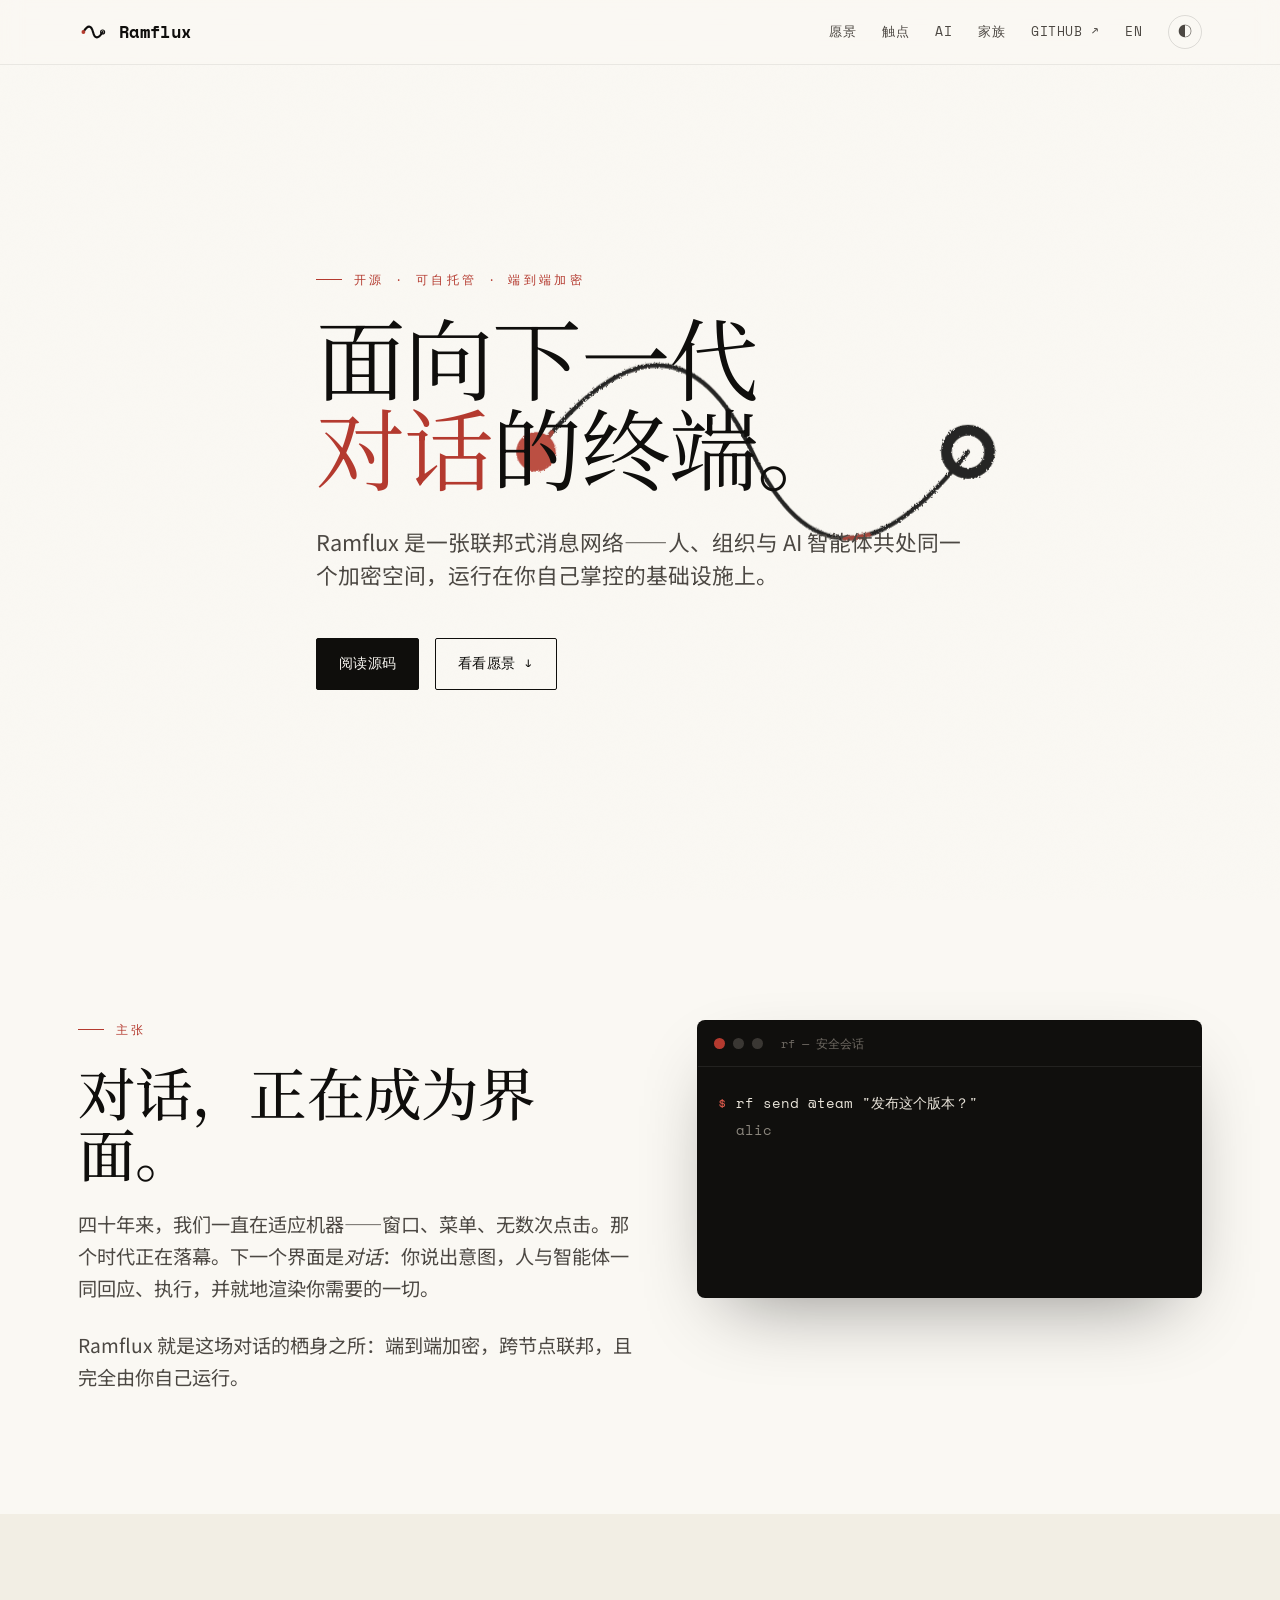
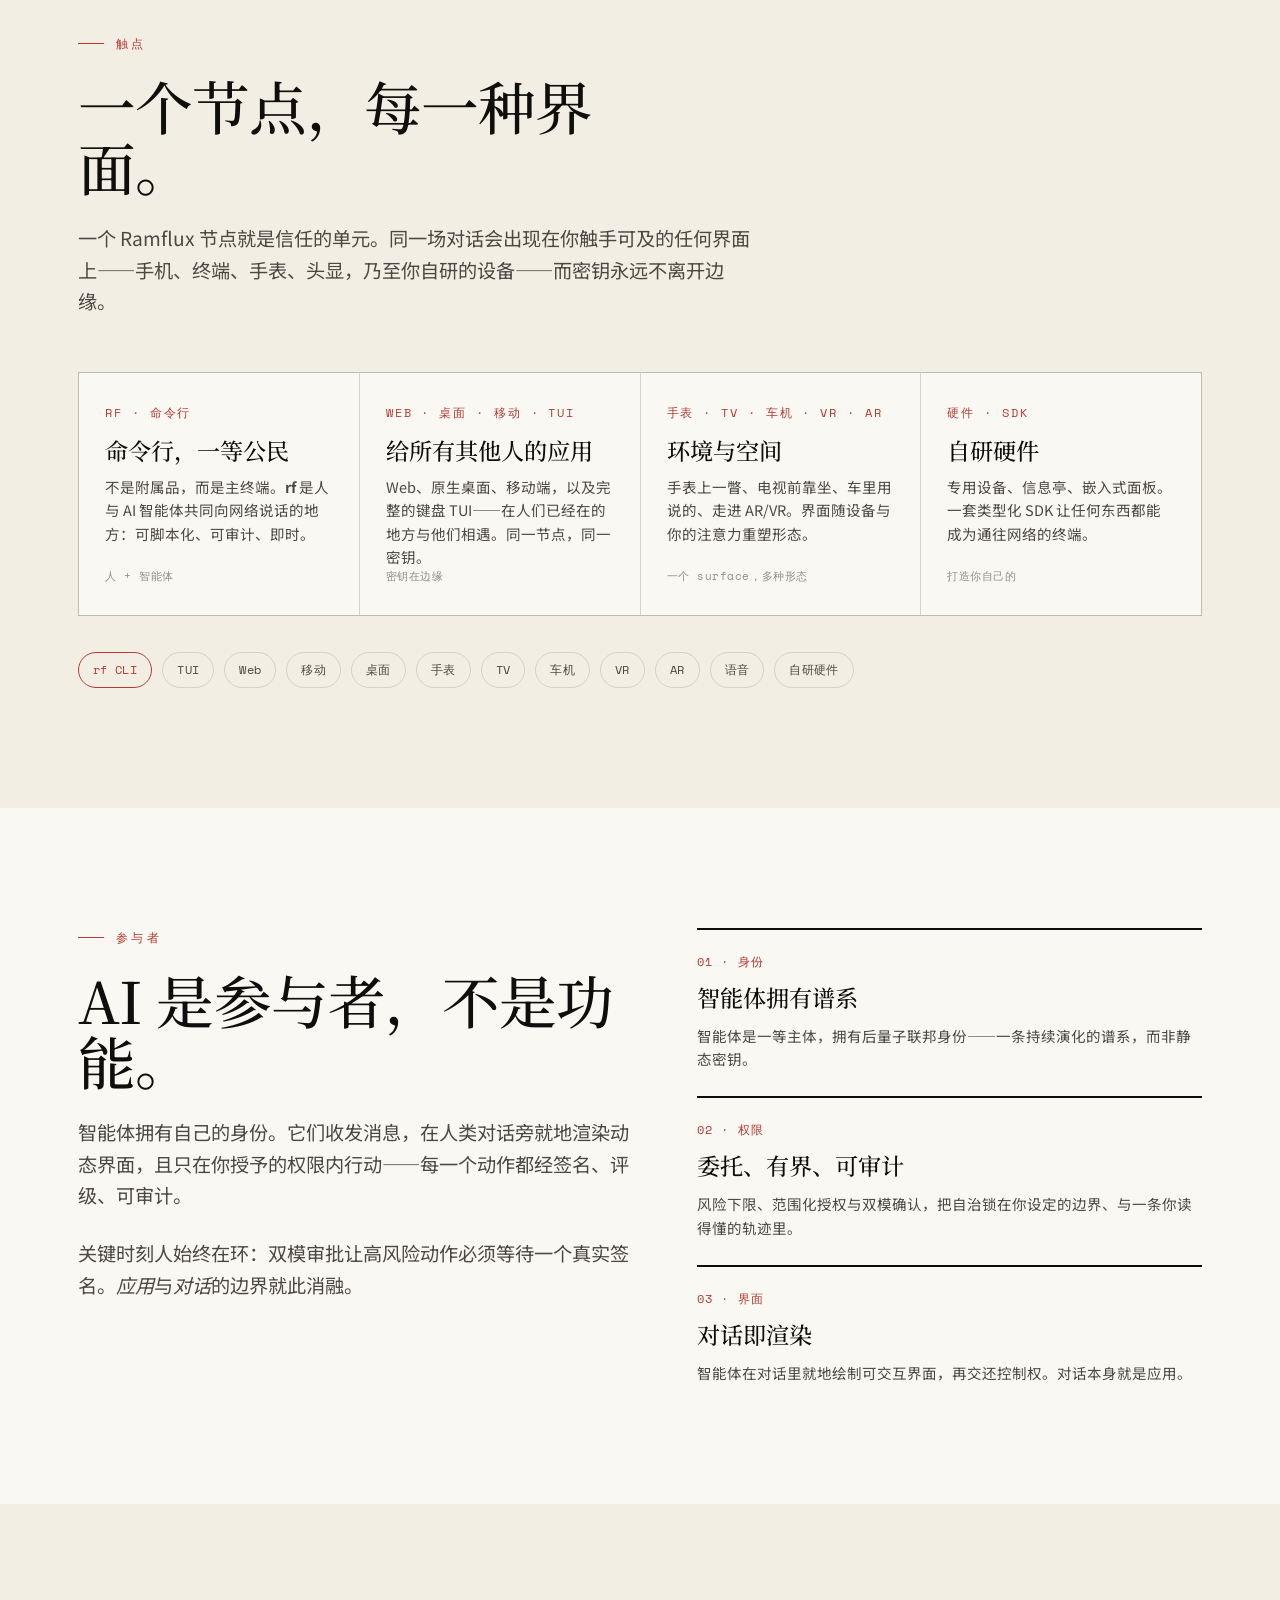
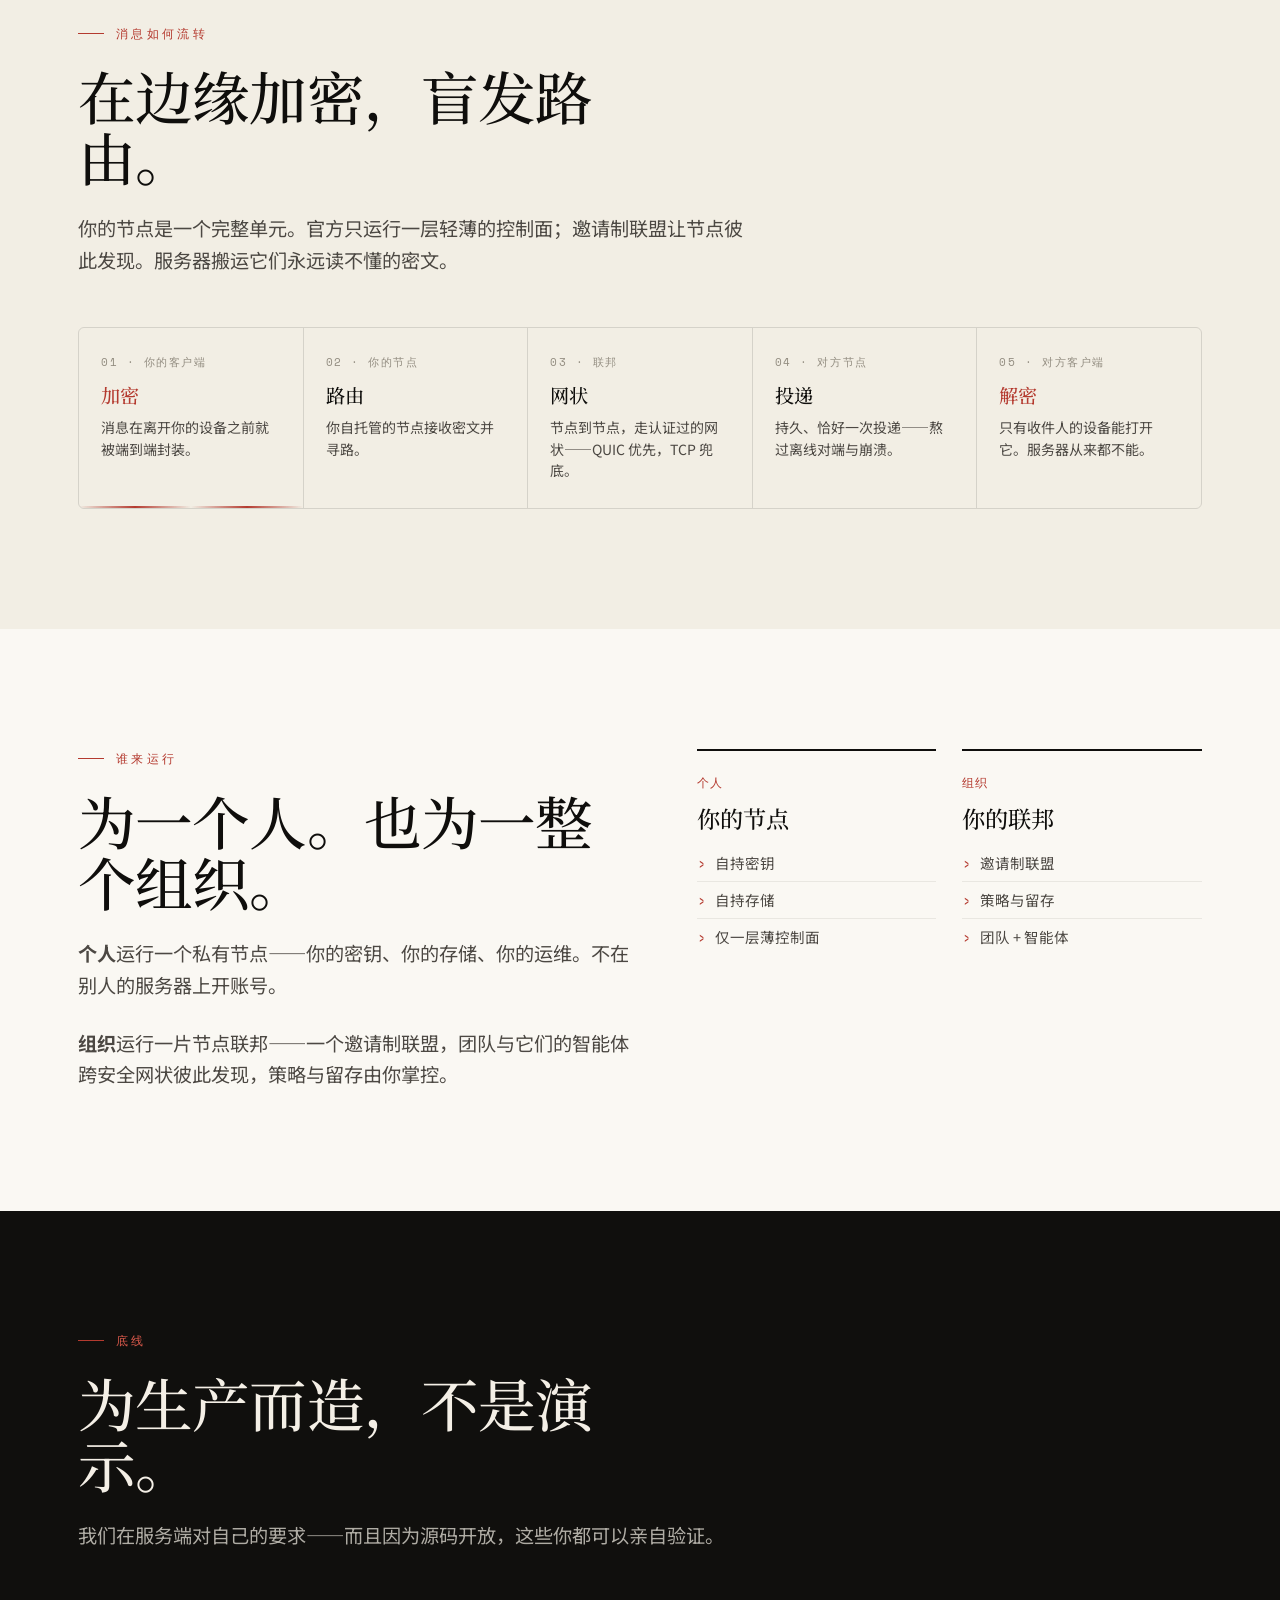
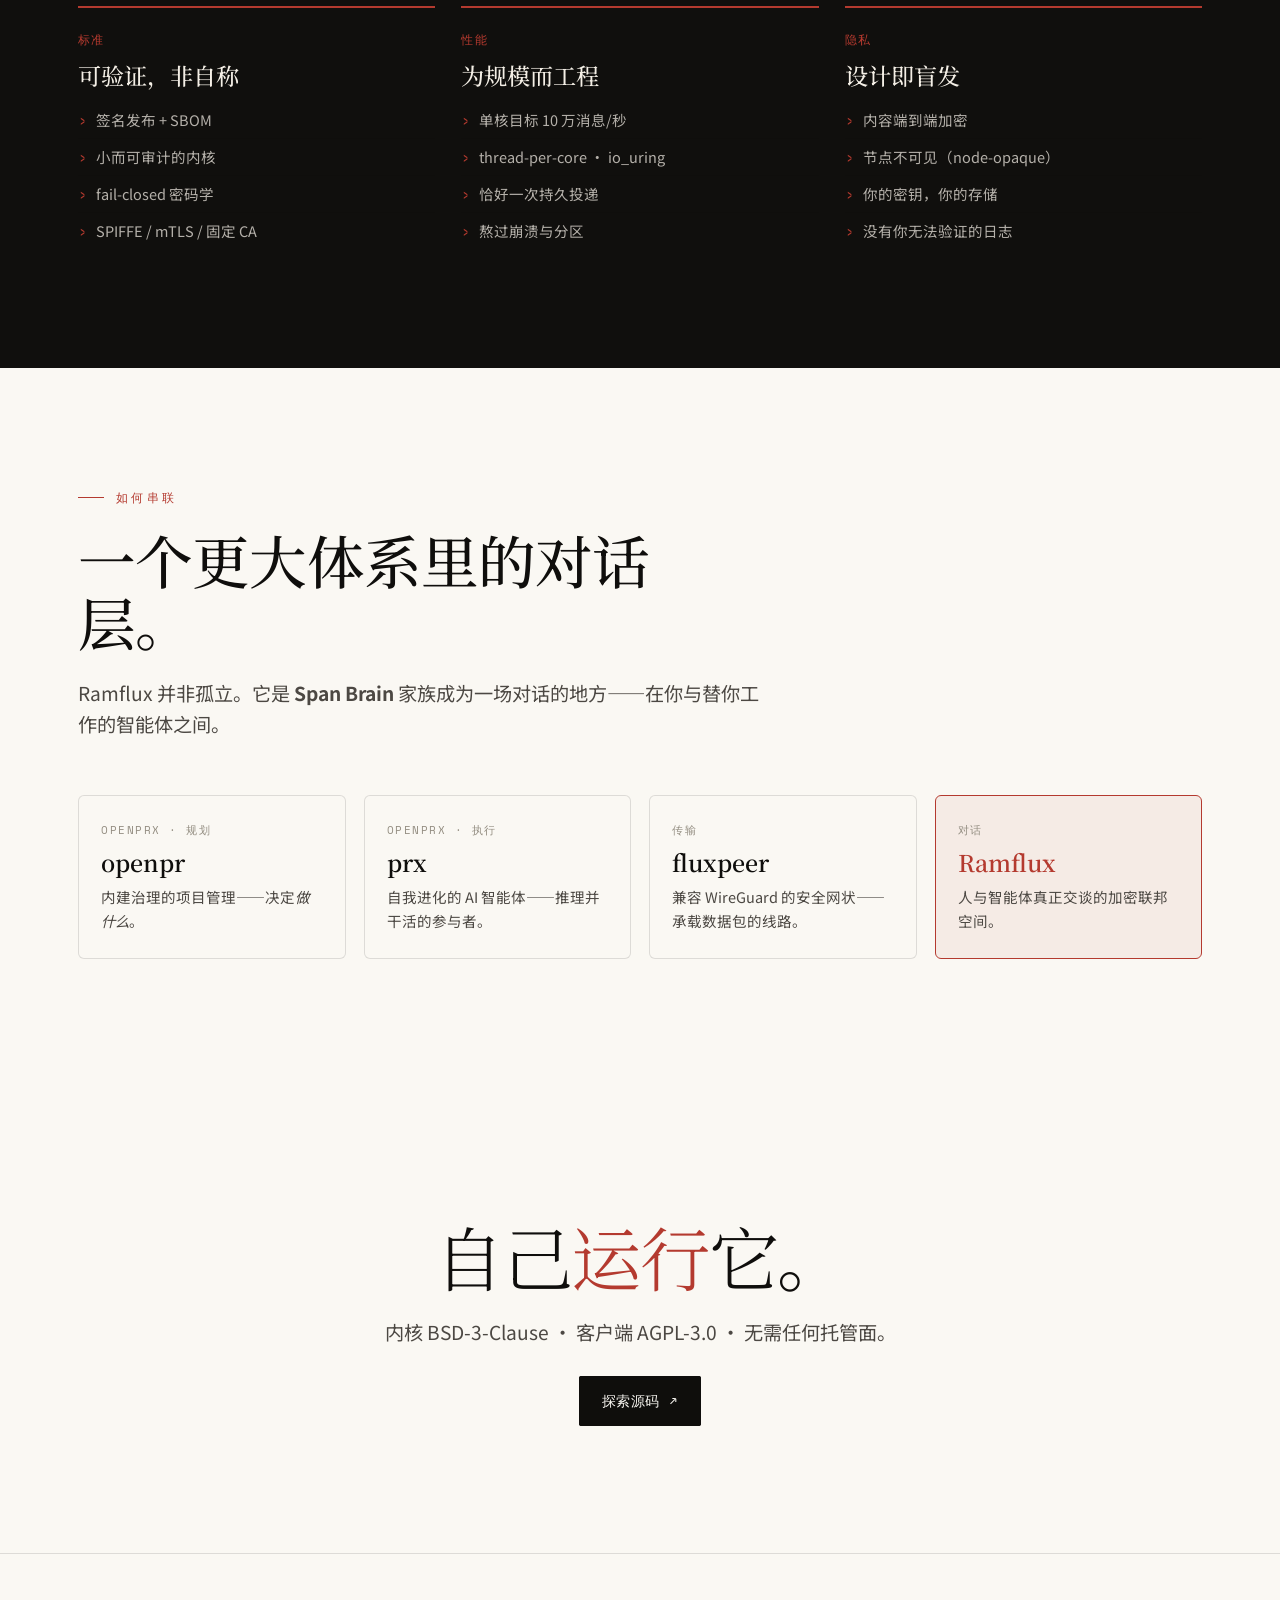
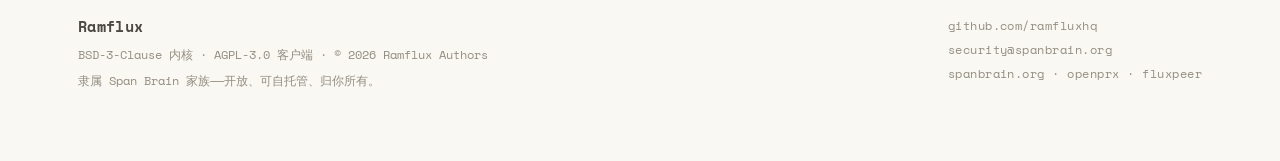
==== zh.html @ 3dd3e04f "Ramflux website — bilingual vision site" ====
<!doctype html>
<html lang="zh-CN" data-theme="light">
<head>
<meta charset="utf-8" />
<meta name="viewport" content="width=device-width, initial-scale=1" />
<script>document.documentElement.classList.add('js')</script>
<title>Ramflux — 面向下一代对话的终端</title>
<meta name="description" content="开源、可自托管、端到端加密的联邦式消息系统——人、组织与 AI 智能体共处同一个空间。" />
<meta name="theme-color" content="#b43a2f" />
<link rel="icon" type="image/svg+xml" href="favicon.svg" />
<link rel="preconnect" href="https://fonts.googleapis.com">
<link rel="preconnect" href="https://fonts.gstatic.com" crossorigin>
<link href="https://fonts.googleapis.com/css2?family=Noto+Serif+SC:wght@300;400;500;600;700&family=Noto+Sans+SC:wght@300;400;500;700&family=Space+Mono:wght@400;700&display=swap" rel="stylesheet">
<link rel="stylesheet" href="site.css">
<style>
:root{--serif:'Noto Serif SC',Georgia,serif;--sans:'Noto Sans SC',system-ui,sans-serif}
.hero h1 em,.big em,.final h2 em{font-style:normal}
.hero h1{font-weight:400}
h2.big{font-weight:500}
body{font-size:16.5px}
</style>
</head>
<body>

<svg width="0" height="0" style="position:absolute"><defs>
  <filter id="ink" x="-25%" y="-25%" width="150%" height="150%"><feTurbulence type="fractalNoise" baseFrequency="0.9" numOctaves="2" seed="5"/><feDisplacementMap in="SourceGraphic" scale="1.6"/></filter>
</defs></svg>

<header class="bar"><div class="wrap">
  <a class="brand" href="#top">
    <svg viewBox="0 0 100 100"><g filter="url(#ink)"><path d="M 18 50 C 32 26,44 26,50 50 C 56 74,68 74,82 50" fill="none" stroke="var(--fg)" stroke-width="7" stroke-linecap="round"/><circle cx="18" cy="50" r="6.4" fill="var(--vermilion)"/><circle cx="82" cy="50" r="6.6" fill="none" stroke="var(--fg)" stroke-width="4"/></g></svg>
    Ramflux
  </a>
  <nav class="navlinks">
    <a href="#vision">愿景</a>
    <a href="#terminals">触点</a>
    <a href="#ai">AI</a>
    <a href="#family">家族</a>
    <a class="ghub" href="https://github.com/ramfluxhq" target="_blank" rel="noopener">GitHub ↗</a>
    <a class="lang" href="index.html" title="English">EN</a>
    <button class="tbtn" id="themeBtn" aria-label="切换主题">◐</button>
  </nav>
</div></header>

<a id="top"></a>
<section class="hero"><div class="wrap">
  <div class="fluxwrap">
    <svg viewBox="0 0 300 200" width="100%">
      <g filter="url(#ink)">
        <path class="flux-path" pathLength="1" d="M 30 100 C 80 36,120 36,150 100 C 180 164,220 164,270 100"/>
        <path class="flux-flow" d="M 30 100 C 80 36,120 36,150 100 C 180 164,220 164,270 100"/>
        <circle class="seal" cx="30" cy="100" r="11" fill="var(--vermilion)"/>
        <circle cx="270" cy="100" r="12" fill="none" stroke="var(--fg)" stroke-width="6"/>
      </g>
    </svg>
  </div>
  <div class="eyebrow">开源 · 可自托管 · 端到端加密</div>
  <h1>面向下一代<br><em>对话</em>的终端。</h1>
  <p class="sub">Ramflux 是一张联邦式消息网络——人、组织与 AI 智能体共处同一个加密空间，运行在你自己掌控的基础设施上。</p>
  <div class="cta">
    <a class="btn" href="https://github.com/ramfluxhq" target="_blank" rel="noopener">阅读源码</a>
    <a class="btn ghost" href="#vision">看看愿景 ↓</a>
  </div>
</div></section>

<section id="vision"><div class="wrap grid2">
  <div class="reveal">
    <div class="eyebrow">主张</div>
    <h2 class="big">对话，正在成为界面。</h2>
    <p class="lead">四十年来，我们一直在适应机器——窗口、菜单、无数次点击。那个时代正在落幕。下一个界面是<em>对话</em>：你说出意图，人与智能体一同回应、执行，并就地渲染你需要的一切。</p>
    <p class="lead">Ramflux 就是这场对话的栖身之所：端到端加密，跨节点联邦，且完全由你自己运行。</p>
  </div>
  <div class="reveal term" id="termDemo">
    <div class="tt"><i class="r"></i><i></i><i></i><span>rf — 安全会话</span></div>
    <div class="body" id="termBody"></div>
  </div>
</div></section>

<section id="terminals" style="background:var(--paper-soft)"><div class="wrap">
  <div class="reveal">
    <div class="eyebrow">触点</div>
    <h2 class="big">一个节点，每一种界面。</h2>
    <p class="lead">一个 Ramflux 节点就是信任的单元。同一场对话会出现在你触手可及的任何界面上——手机、终端、手表、头显，乃至你自研的设备——而密钥永远不离开边缘。</p>
  </div>
  <div class="cards reveal">
    <div class="card"><div class="k">rf · 命令行</div><h3>命令行，一等公民</h3><p>不是附属品，而是主终端。<b>rf</b> 是人与 AI 智能体共同向网络说话的地方：可脚本化、可审计、即时。</p><div class="tag">人 + 智能体</div></div>
    <div class="card"><div class="k">web · 桌面 · 移动 · tui</div><h3>给所有其他人的应用</h3><p>Web、原生桌面、移动端，以及完整的键盘 TUI——在人们已经在的地方与他们相遇。同一节点，同一密钥。</p><div class="tag">密钥在边缘</div></div>
    <div class="card"><div class="k">手表 · tv · 车机 · vr · ar</div><h3>环境与空间</h3><p>手表上一瞥、电视前靠坐、车里用说的、走进 AR/VR。界面随设备与你的注意力重塑形态。</p><div class="tag">一个 surface，多种形态</div></div>
    <div class="card"><div class="k">硬件 · sdk</div><h3>自研硬件</h3><p>专用设备、信息亭、嵌入式面板。一套类型化 SDK 让任何东西都能成为通往网络的终端。</p><div class="tag">打造你自己的</div></div>
  </div>
  <div class="spectrum reveal">
    <span class="hot">rf CLI</span><span>TUI</span><span>Web</span><span>移动</span><span>桌面</span><span>手表</span><span>TV</span><span>车机</span><span>VR</span><span>AR</span><span>语音</span><span>自研硬件</span>
  </div>
</div></section>

<section id="ai"><div class="wrap grid2">
  <div class="reveal">
    <div class="eyebrow">参与者</div>
    <h2 class="big">AI 是参与者，不是功能。</h2>
    <p class="lead">智能体拥有自己的身份。它们收发消息，在人类对话旁就地渲染动态界面，且只在你授予的权限内行动——每一个动作都经签名、评级、可审计。</p>
    <p class="lead">关键时刻人始终在环：双模审批让高风险动作必须等待一个真实签名。<em>应用</em>与<em>对话</em>的边界就此消融。</p>
  </div>
  <div class="reveal">
    <div class="std" style="margin-top:0;grid-template-columns:1fr">
      <div class="s"><div class="num">01 · 身份</div><h4>智能体拥有谱系</h4><p style="font-size:14.5px;color:var(--ink-mute)">智能体是一等主体，拥有后量子联邦身份——一条持续演化的谱系，而非静态密钥。</p></div>
      <div class="s"><div class="num">02 · 权限</div><h4>委托、有界、可审计</h4><p style="font-size:14.5px;color:var(--ink-mute)">风险下限、范围化授权与双模确认，把自治锁在你设定的边界、与一条你读得懂的轨迹里。</p></div>
      <div class="s"><div class="num">03 · 界面</div><h4>对话即渲染</h4><p style="font-size:14.5px;color:var(--ink-mute)">智能体在对话里就地绘制可交互界面，再交还控制权。对话本身就是应用。</p></div>
    </div>
  </div>
</div></section>

<section style="background:var(--paper-soft)"><div class="wrap">
  <div class="reveal">
    <div class="eyebrow">消息如何流转</div>
    <h2 class="big">在边缘加密，盲发路由。</h2>
    <p class="lead">你的节点是一个完整单元。官方只运行一层轻薄的控制面；邀请制联盟让节点彼此发现。服务器搬运它们永远读不懂的密文。</p>
  </div>
  <div class="flow reveal">
    <div class="node enc"><div class="n">01 · 你的客户端</div><strong>加密</strong><p>消息在离开你的设备之前就被端到端封装。</p><div class="pulse"></div></div>
    <div class="node"><div class="n">02 · 你的节点</div><strong>路由</strong><p>你自托管的节点接收密文并寻路。</p></div>
    <div class="node"><div class="n">03 · 联邦</div><strong>网状</strong><p>节点到节点，走认证过的网状——QUIC 优先，TCP 兜底。</p></div>
    <div class="node"><div class="n">04 · 对方节点</div><strong>投递</strong><p>持久、恰好一次投递——熬过离线对端与崩溃。</p></div>
    <div class="node dec"><div class="n">05 · 对方客户端</div><strong>解密</strong><p>只有收件人的设备能打开它。服务器从来都不能。</p></div>
  </div>
</div></section>

<section><div class="wrap grid2">
  <div class="reveal">
    <div class="eyebrow">谁来运行</div>
    <h2 class="big">为一个人。也为一整个组织。</h2>
    <p class="lead"><b>个人</b>运行一个私有节点——你的密钥、你的存储、你的运维。不在别人的服务器上开账号。</p>
    <p class="lead"><b>组织</b>运行一片节点联邦——一个邀请制联盟，团队与它们的智能体跨安全网状彼此发现，策略与留存由你掌控。</p>
  </div>
  <div class="reveal">
    <div class="std" style="margin-top:0;grid-template-columns:1fr 1fr">
      <div class="s"><div class="num">个人</div><h4>你的节点</h4><ul><li>自持密钥</li><li>自持存储</li><li>仅一层薄控制面</li></ul></div>
      <div class="s"><div class="num">组织</div><h4>你的联邦</h4><ul><li>邀请制联盟</li><li>策略与留存</li><li>团队 + 智能体</li></ul></div>
    </div>
  </div>
</div></section>

<section id="standards" style="background:#100f0d;color:#f4efe6"><div class="wrap">
  <div class="reveal">
    <div class="eyebrow" style="color:var(--vermilion-bright)">底线</div>
    <h2 class="big" style="color:#f4efe6">为生产而造，不是演示。</h2>
    <p class="lead" style="color:rgba(244,239,230,.7)">我们在服务端对自己的要求——而且因为源码开放，这些你都可以亲自验证。</p>
  </div>
  <div class="std reveal">
    <div class="s" style="border-color:var(--vermilion)"><div class="num">标准</div><h4 style="color:#f4efe6">可验证，非自称</h4><ul style="color:rgba(244,239,230,.72)"><li>签名发布 + SBOM</li><li>小而可审计的内核</li><li>fail-closed 密码学</li><li>SPIFFE / mTLS / 固定 CA</li></ul></div>
    <div class="s" style="border-color:var(--vermilion)"><div class="num">性能</div><h4 style="color:#f4efe6">为规模而工程</h4><ul style="color:rgba(244,239,230,.72)"><li>单核目标 10 万消息/秒</li><li>thread-per-core · io_uring</li><li>恰好一次持久投递</li><li>熬过崩溃与分区</li></ul></div>
    <div class="s" style="border-color:var(--vermilion)"><div class="num">隐私</div><h4 style="color:#f4efe6">设计即盲发</h4><ul style="color:rgba(244,239,230,.72)"><li>内容端到端加密</li><li>节点不可见（node-opaque）</li><li>你的密钥，你的存储</li><li>没有你无法验证的日志</li></ul></div>
  </div>
</div></section>

<section id="family"><div class="wrap">
  <div class="reveal">
    <div class="eyebrow">如何串联</div>
    <h2 class="big">一个更大体系里的对话层。</h2>
    <p class="lead">Ramflux 并非孤立。它是 <b>Span Brain</b> 家族成为一场对话的地方——在你与替你工作的智能体之间。</p>
  </div>
  <div class="fam reveal">
    <div class="f"><div class="role">openprx · 规划</div><h4>openpr</h4><p>内建治理的项目管理——决定<em>做什么</em>。</p></div>
    <div class="f"><div class="role">openprx · 执行</div><h4>prx</h4><p>自我进化的 AI 智能体——推理并干活的参与者。</p></div>
    <div class="f"><div class="role">传输</div><h4>fluxpeer</h4><p>兼容 WireGuard 的安全网状——承载数据包的线路。</p></div>
    <div class="f me"><div class="role">对话</div><h4>Ramflux</h4><p>人与智能体真正交谈的加密联邦空间。</p></div>
  </div>
</div></section>

<section class="final"><div class="wrap">
  <div class="reveal">
    <h2>自己<em>运行</em>它。</h2>
    <p class="lead" style="margin:24px auto 0;text-align:center">内核 BSD-3-Clause · 客户端 AGPL-3.0 · 无需任何托管面。</p>
    <div class="cta" style="justify-content:center;margin-top:38px"><a class="btn" href="https://github.com/ramfluxhq" target="_blank" rel="noopener">探索源码 ↗</a></div>
  </div>
</div></section>

<footer><div class="wrap">
  <div>
    <div class="brand" style="font-size:15px">Ramflux</div>
    <div class="lic">BSD-3-Clause 内核 · AGPL-3.0 客户端 · © 2026 Ramflux Authors</div>
    <div class="lic">隶属 Span Brain 家族——开放、可自托管、归你所有。</div>
  </div>
  <div class="mono">
    <a href="https://github.com/ramfluxhq" target="_blank" rel="noopener">github.com/ramfluxhq</a><br>
    <a href="mailto:security@spanbrain.org">security@spanbrain.org</a><br>
    <a href="https://spanbrain.org" target="_blank" rel="noopener">spanbrain.org</a> · <a href="https://openprx.dev" target="_blank" rel="noopener">openprx</a> · <a href="https://fluxpeer.org" target="_blank" rel="noopener">fluxpeer</a>
  </div>
</div></footer>

<script>
const root=document.documentElement, tb=document.getElementById('themeBtn');
const saved=localStorage.getItem('rf-theme');
if(saved) root.dataset.theme=saved;
else if(matchMedia('(prefers-color-scheme:dark)').matches) root.dataset.theme='dark';
tb.onclick=()=>{const n=root.dataset.theme==='dark'?'light':'dark';root.dataset.theme=n;localStorage.setItem('rf-theme',n)};

const io=new IntersectionObserver(es=>es.forEach(e=>{if(e.isIntersecting){e.target.classList.add('in');io.unobserve(e.target)}}),{threshold:.16});
document.querySelectorAll('.reveal').forEach(el=>io.observe(el));

const lines=[
  {c:'p',t:'$ '},{c:'',t:'rf send @team "发布这个版本？"\n'},
  {c:'who',t:'  alice  '},{c:'',t:'没问题，发吧\n'},
  {c:'ai',t:'  ∆ planner  '},{c:'',t:'正在从 openpr 起草发布说明…\n'},
  {c:'ai',t:'  ∆ planner  '},{c:'',t:'[ 批准发布 ? ]  '},{c:'ok',t:'等待签名\n'},
  {c:'p',t:'$ '},{c:'',t:'rf approve --sign\n'},
  {c:'ok',t:'  ✓ 已批准 · 已签名 · 已审计\n'},
];
const body=document.getElementById('termBody');
let li=0,ci=0,curSpan=null;
function type(){
  if(li>=lines.length){setTimeout(()=>{body.innerHTML='';li=0;ci=0;curSpan=null;type();},4200);return;}
  const seg=lines[li];
  if(ci===0){curSpan=document.createElement('span');curSpan.className='ln '+seg.c;body.appendChild(curSpan);}
  curSpan.textContent=seg.t.slice(0,ci+1);
  const justNL=seg.t[ci]==='\n';
  ci++;
  if(ci>=seg.t.length){li++;ci=0;}
  const speed=seg.c==='p'?55:36;
  setTimeout(type, justNL?240:speed);
}
const tObs=new IntersectionObserver(es=>es.forEach(e=>{if(e.isIntersecting){type();tObs.disconnect()}}),{threshold:.4});
tObs.observe(document.getElementById('termDemo'));
</script>
</body>
</html>
---- site.css ----
:root{
  --paper:#faf8f3; --paper-soft:#f2eee4; --paper-deep:#ece6d8;
  --ink:#0f0e0c; --ink-mute:#4c4843; --ink-faint:#938d81;
  --vermilion:#b43a2f; --vermilion-bright:#d9594b; --seal:#8c2f2a;
  --line:rgba(15,14,12,.12); --line-soft:rgba(15,14,12,.07);
  --bg:var(--paper); --fg:var(--ink);
  --mono:'Space Mono',ui-monospace,monospace;
  --serif:'Fraunces',Georgia,serif;
  --sans:'Hanken Grotesk',system-ui,sans-serif;
  --maxw:1180px;
}
[data-theme="dark"]{
  --paper:#0e0d0c; --paper-soft:#151311; --paper-deep:#1c1916;
  --ink:#f4efe6; --ink-mute:#aaa295; --ink-faint:#6f685d;
  --vermilion:#e0675a; --vermilion-bright:#ef8576; --seal:#c2554a;
  --line:rgba(244,239,230,.14); --line-soft:rgba(244,239,230,.07);
}
*{box-sizing:border-box;margin:0;padding:0}
html{scroll-behavior:smooth}
body{
  background:var(--bg); color:var(--fg);
  font-family:var(--sans); font-size:17px; line-height:1.6;
  -webkit-font-smoothing:antialiased; overflow-x:hidden;
  transition:background .5s ease,color .5s ease;
}
/* paper grain */
body::before{
  content:""; position:fixed; inset:0; z-index:1; pointer-events:none;
  background-image:url("data:image/svg+xml,%3Csvg xmlns='http://www.w3.org/2000/svg' width='200' height='200'%3E%3Cfilter id='n'%3E%3CfeTurbulence type='fractalNoise' baseFrequency='0.8' numOctaves='2'/%3E%3C/filter%3E%3Crect width='100%25' height='100%25' filter='url(%23n)' opacity='0.4'/%3E%3C/svg%3E");
  opacity:.035; mix-blend-mode:multiply;
}
[data-theme="dark"] body::before{mix-blend-mode:screen;opacity:.05}
.wrap{max-width:var(--maxw);margin:0 auto;padding:0 28px;position:relative;z-index:2}
a{color:inherit;text-decoration:none}
::selection{background:var(--vermilion);color:var(--paper)}

/* ---------- top bar ---------- */
header.bar{position:fixed;top:0;left:0;right:0;z-index:50;
  backdrop-filter:blur(10px);background:color-mix(in srgb,var(--bg) 78%,transparent);
  border-bottom:1px solid var(--line-soft)}
.bar .wrap{display:flex;align-items:center;justify-content:space-between;height:64px}
.brand{display:flex;align-items:center;gap:11px;font-family:var(--mono);font-weight:700;letter-spacing:.02em}
.brand svg{width:30px;height:30px;display:block}
.navlinks{display:flex;gap:26px;align-items:center;font-family:var(--mono);font-size:12.5px;letter-spacing:.04em;text-transform:uppercase}
.navlinks a{color:var(--ink-mute);transition:color .2s}
.navlinks a:hover{color:var(--vermilion)}
.tbtn{cursor:pointer;border:1px solid var(--line);background:transparent;color:var(--ink-mute);
  width:34px;height:34px;border-radius:50%;display:grid;place-items:center;font-size:14px;transition:.2s}
.tbtn:hover{border-color:var(--vermilion);color:var(--vermilion)}
@media(max-width:720px){.navlinks a:not(.ghub):not(.lang){display:none}.navlinks{gap:18px}}

/* ---------- shared section ---------- */
section{padding:120px 0;position:relative}
.eyebrow{font-family:var(--mono);font-size:12px;letter-spacing:.28em;text-transform:uppercase;color:var(--vermilion);margin-bottom:22px;display:flex;align-items:center;gap:12px}
.eyebrow::before{content:"";width:26px;height:1px;background:var(--vermilion);display:inline-block}
h2.big{font-family:var(--serif);font-weight:400;font-size:clamp(2.1rem,4.6vw,3.6rem);line-height:1.06;letter-spacing:-.015em;max-width:18ch}
.lead{font-size:clamp(1.05rem,1.5vw,1.28rem);color:var(--ink-mute);max-width:62ch;margin-top:26px;line-height:1.65}
.reveal{transition:opacity .9s cubic-bezier(.2,.7,.2,1),transform .9s cubic-bezier(.2,.7,.2,1)}
html.js .reveal{opacity:0;transform:translateY(26px)}
html.js .reveal.in{opacity:1;transform:none}

/* ---------- hero ---------- */
.hero{padding:150px 0 90px;min-height:100vh;display:flex;flex-direction:column;justify-content:center;position:relative}
.hero .eyebrow{justify-content:flex-start}
.hero .eyebrow,.hero h1,.hero .sub,.hero .cta{position:relative;z-index:2}
.hero h1{font-family:var(--serif);font-weight:300;font-size:clamp(2.6rem,7vw,5.6rem);line-height:1.0;letter-spacing:-.02em;max-width:15ch}
.hero h1 em{font-style:italic;color:var(--vermilion)}
.hero .sub{font-size:clamp(1.1rem,1.7vw,1.4rem);color:var(--ink-mute);max-width:54ch;margin-top:34px;line-height:1.55}
.hero .cta{margin-top:46px;display:flex;gap:16px;flex-wrap:wrap;align-items:center}
.btn{font-family:var(--mono);font-size:13.5px;letter-spacing:.02em;padding:14px 22px;border-radius:2px;border:1px solid var(--ink);background:var(--ink);color:var(--paper);transition:.25s;cursor:pointer}
.btn:hover{background:var(--vermilion);border-color:var(--vermilion);color:#fff;transform:translateY(-2px)}
.btn.ghost{background:transparent;color:var(--fg)}
.btn.ghost:hover{background:transparent;color:var(--vermilion);border-color:var(--vermilion)}
.fluxwrap{position:absolute;right:-30px;top:44%;transform:translateY(-50%);width:min(44vw,540px);opacity:.9;pointer-events:none;z-index:1}
@media(max-width:900px){.fluxwrap{position:relative;right:auto;top:auto;transform:none;width:260px;margin:40px 0 0;opacity:.85}.hero{min-height:auto;padding-top:120px}}
.flux-path{fill:none;stroke:var(--ink);stroke-width:2.4;stroke-linecap:round;stroke-dasharray:1;stroke-dashoffset:1;animation:draw 2.6s ease forwards .3s}
@keyframes draw{to{stroke-dashoffset:0}}
.flux-flow{fill:none;stroke:var(--vermilion);stroke-width:2.4;stroke-linecap:round;stroke-dasharray:14 220;opacity:.0;animation:flow 4s linear 2.6s infinite, fadein .8s ease 2.6s forwards}
@keyframes flow{to{stroke-dashoffset:-234}}
@keyframes fadein{to{opacity:.85}}
.seal{animation:pulse 3.4s ease-in-out 2.4s infinite}
@keyframes pulse{0%,100%{opacity:.85}50%{opacity:1}}

/* ---------- terminal ---------- */
.term{background:#100f0d;border-radius:8px;overflow:hidden;border:1px solid var(--line);
  box-shadow:0 30px 80px -30px rgba(0,0,0,.45);font-family:var(--mono);max-width:680px}
.term .tt{display:flex;align-items:center;gap:8px;padding:13px 16px;border-bottom:1px solid rgba(255,255,255,.08)}
.term .tt i{width:11px;height:11px;border-radius:50%;display:block;background:#3a3733}
.term .tt i.r{background:var(--vermilion)}
.term .tt span{margin-left:10px;color:#6f6a63;font-size:12px}
.term .body{padding:22px 20px;font-size:14px;line-height:1.95;color:#e9e4da;min-height:230px}
.term .ln{white-space:pre-wrap}
.term .p{color:var(--vermilion-bright)}
.term .who{color:#8a857c}
.term .ai{color:#7fb0a8}
.term .ok{color:#9bbf6b}
.term .cur{display:inline-block;width:8px;height:16px;background:var(--vermilion);vertical-align:-3px;animation:blink 1s steps(2) infinite}
@keyframes blink{50%{opacity:0}}

/* ---------- two-col ---------- */
.grid2{display:grid;grid-template-columns:1.05fr .95fr;gap:60px;align-items:start}
@media(max-width:900px){.grid2{grid-template-columns:1fr;gap:40px}}

/* ---------- terminals cards ---------- */
.cards{display:grid;grid-template-columns:repeat(4,1fr);gap:1px;margin-top:54px;background:var(--line);border:1px solid var(--line)}
@media(max-width:860px){.cards{grid-template-columns:repeat(2,1fr)}}
@media(max-width:520px){.cards{grid-template-columns:1fr}}
.card{background:var(--bg);padding:30px 26px;min-height:210px;display:flex;flex-direction:column;transition:background .3s}
.card:hover{background:var(--paper-soft)}
.card .k{font-family:var(--mono);font-size:12px;letter-spacing:.16em;text-transform:uppercase;color:var(--vermilion)}
.card h3{font-family:var(--serif);font-weight:500;font-size:1.45rem;line-height:1.25;margin:14px 0 10px}
.card p{font-size:14.5px;color:var(--ink-mute);line-height:1.6}
.card .tag{margin-top:auto;font-family:var(--mono);font-size:11px;color:var(--ink-faint);letter-spacing:.05em}
.spectrum{display:flex;flex-wrap:wrap;gap:10px;margin-top:36px}
.spectrum span{font-family:var(--mono);font-size:12px;letter-spacing:.03em;padding:7px 14px;border:1px solid var(--line);border-radius:100px;color:var(--ink-mute);transition:.2s}
.spectrum span:hover{border-color:var(--vermilion);color:var(--vermilion)}
.spectrum span.hot{border-color:var(--vermilion);color:var(--vermilion)}
.spectrum-note{font-family:var(--mono);font-size:12.5px;color:var(--ink-faint);margin-top:20px;max-width:60ch;line-height:1.6}

/* ---------- flow ---------- */
.flow{display:flex;align-items:stretch;gap:0;margin-top:50px;border:1px solid var(--line);border-radius:6px;overflow:hidden;flex-wrap:wrap}
.flow .node{flex:1 1 0;min-width:150px;padding:26px 22px;border-right:1px solid var(--line);position:relative}
.flow .node:last-child{border-right:none}
.flow .node .n{font-family:var(--mono);font-size:11px;letter-spacing:.14em;text-transform:uppercase;color:var(--ink-faint)}
.flow .node strong{display:block;font-family:var(--serif);font-weight:500;font-size:1.2rem;margin:9px 0 6px}
.flow .node p{font-size:14px;color:var(--ink-mute);line-height:1.55}
.flow .node.enc strong,.flow .node.dec strong{color:var(--vermilion)}
.flow .pulse{position:absolute;bottom:0;left:0;height:2px;width:100%;background:linear-gradient(90deg,transparent,var(--vermilion),transparent);background-size:50% 100%;animation:slide 3.5s linear infinite}
@keyframes slide{from{background-position:-50% 0}to{background-position:150% 0}}

/* ---------- standards ---------- */
.std{display:grid;grid-template-columns:repeat(3,1fr);gap:26px;margin-top:54px}
@media(max-width:780px){.std{grid-template-columns:1fr}}
.std .s{border-top:2px solid var(--ink);padding-top:22px}
.std .s .num{font-family:var(--mono);font-size:12px;color:var(--vermilion);letter-spacing:.1em}
.std .s h4{font-family:var(--serif);font-weight:500;font-size:1.45rem;line-height:1.25;margin:12px 0}
.std .s p{font-size:14.5px;color:var(--ink-mute);line-height:1.6}
.std .s ul{list-style:none;font-size:14.5px;color:var(--ink-mute);line-height:1.5}
.std .s li{padding:7px 0;border-bottom:1px solid var(--line-soft);display:flex;gap:9px}
.std .s li::before{content:"›";color:var(--vermilion);font-family:var(--mono)}
.std .s li:last-child{border-bottom:none}

/* ---------- family ---------- */
.fam{margin-top:54px;display:grid;grid-template-columns:repeat(4,1fr);gap:18px}
@media(max-width:860px){.fam{grid-template-columns:repeat(2,1fr)}}
.fam .f{border:1px solid var(--line);border-radius:6px;padding:26px 22px;position:relative;transition:.3s;background:var(--bg)}
.fam .f.me{border-color:var(--vermilion);background:color-mix(in srgb,var(--vermilion) 7%,var(--bg))}
.fam .f .role{font-family:var(--mono);font-size:11px;letter-spacing:.14em;text-transform:uppercase;color:var(--ink-faint)}
.fam .f h4{font-family:var(--serif);font-weight:600;font-size:1.45rem;line-height:1.2;margin:10px 0 8px}
.fam .f.me h4{color:var(--vermilion)}
.fam .f p{font-size:14.5px;color:var(--ink-mute);line-height:1.6}
.fam .chain{font-family:var(--mono);font-size:13px;color:var(--ink-faint);text-align:center;margin-top:30px;letter-spacing:.03em}
.fam .chain b{color:var(--vermilion)}

/* ---------- cta ---------- */
.final{text-align:center;padding:140px 0}
.final h2{font-family:var(--serif);font-weight:300;font-size:clamp(2.2rem,5.5vw,4.4rem);line-height:1.05;letter-spacing:-.02em}
.final h2 em{font-style:italic;color:var(--vermilion)}
.codeline{display:inline-flex;align-items:center;gap:12px;margin-top:38px;font-family:var(--mono);font-size:15px;background:#100f0d;color:#faf8f3;padding:16px 24px;border-radius:4px;flex-wrap:wrap;justify-content:center}
.codeline .pp{color:var(--vermilion-bright)}
.codeline .cp{cursor:pointer;color:#8a857c;border:none;background:none;font-family:inherit;font-size:13px}

/* ---------- footer ---------- */
footer{border-top:1px solid var(--line);padding:60px 0 70px;font-size:14px;color:var(--ink-mute)}
footer .wrap{display:flex;justify-content:space-between;gap:30px;flex-wrap:wrap}
footer .mono{font-family:var(--mono);font-size:12px;letter-spacing:.04em;color:var(--ink-faint);line-height:2}
footer a:hover{color:var(--vermilion)}
.lic{font-family:var(--mono);font-size:11.5px;color:var(--ink-faint);margin-top:8px}

/* ---------- responsive (tablet / mobile) ---------- */
@media(max-width:760px){
  body{font-size:16px}
  section{padding:78px 0}
  .wrap{padding:0 22px}
  .hero{padding:116px 0 64px}
  .final{padding:96px 0}
  .cards,.std,.fam,.flow,.spectrum{margin-top:34px}
  .lead{margin-top:22px}
  .eyebrow{margin-bottom:18px}
  footer .wrap{flex-direction:column;gap:18px}
}
@media(max-width:640px){
  .flow{flex-direction:column}
  .flow .node{flex:1 1 auto;min-width:0;border-right:none;border-bottom:1px solid var(--line)}
  .flow .node:last-child{border-bottom:none}
  .fam{grid-template-columns:1fr}
  .hero .cta{gap:12px}
  .btn{padding:13px 20px}
}
@media(max-width:420px){
  .wrap{padding:0 18px}
  .cards{grid-template-columns:1fr}
}
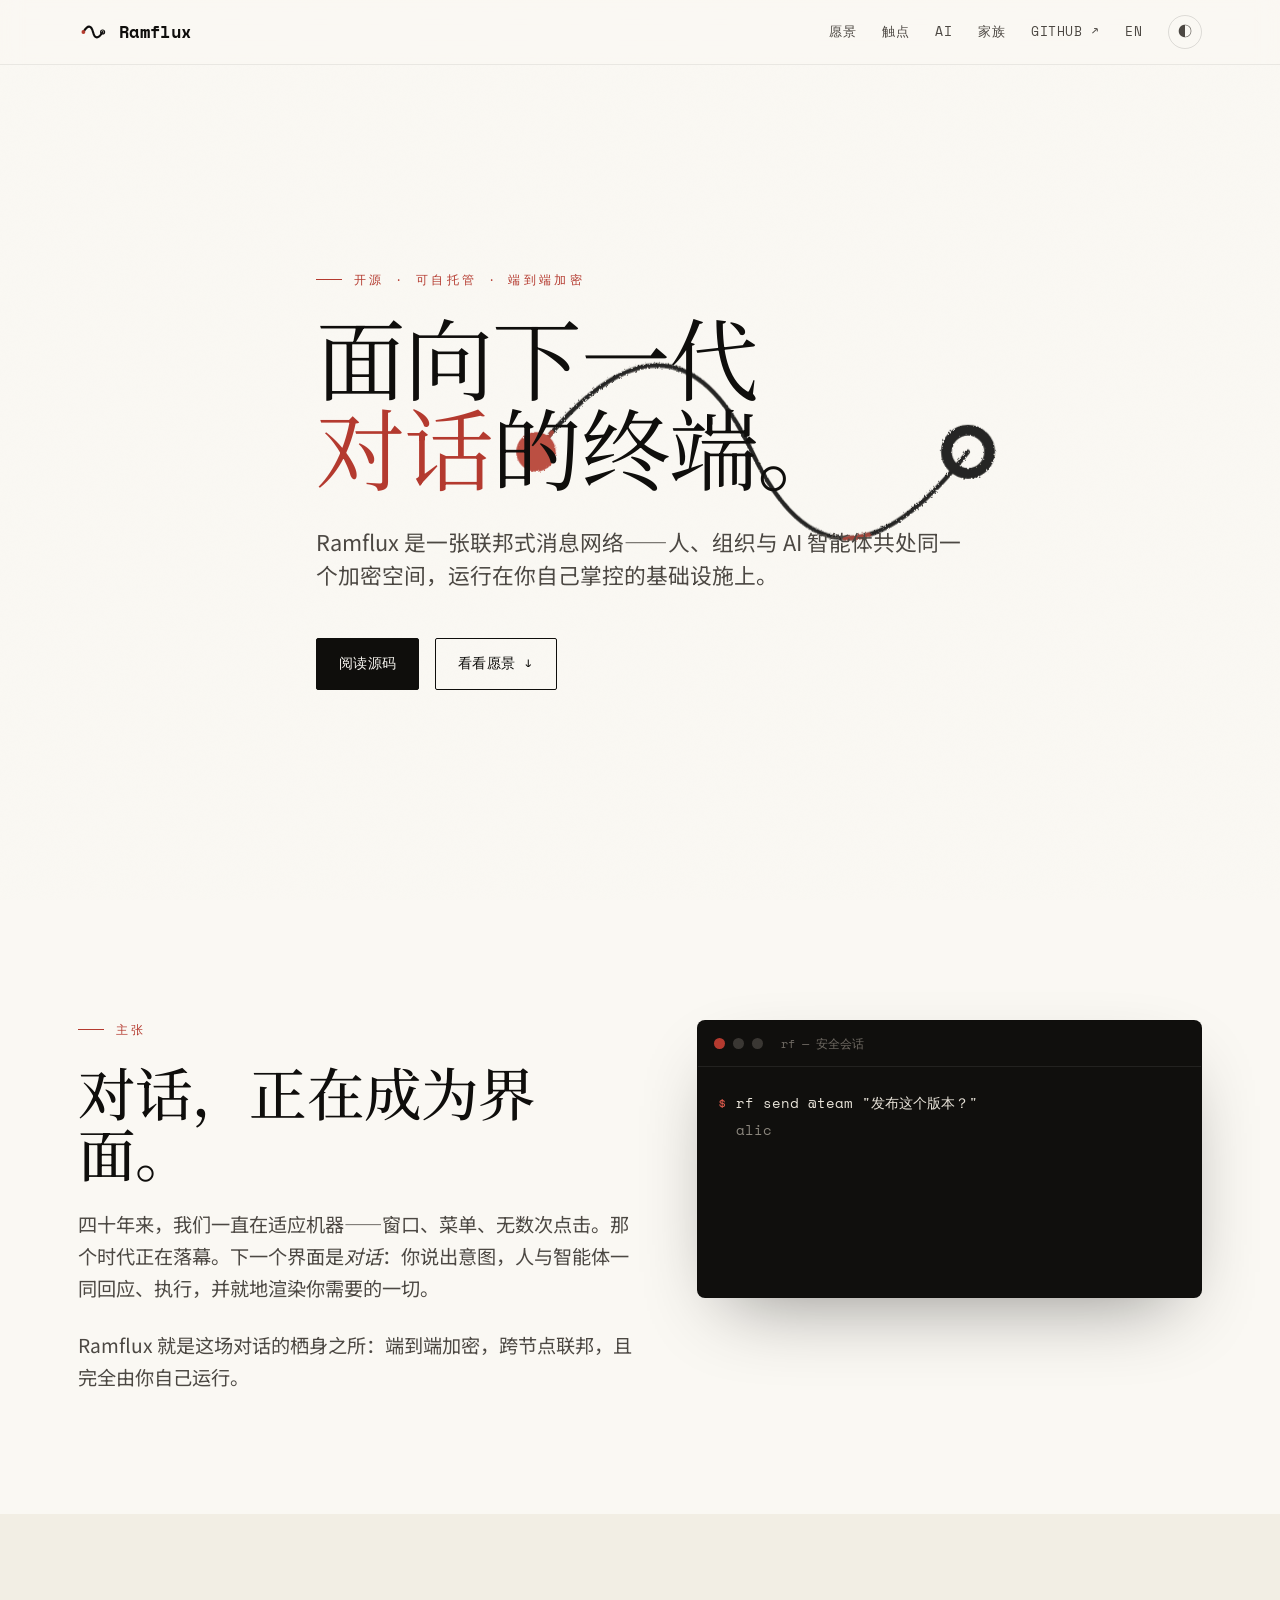
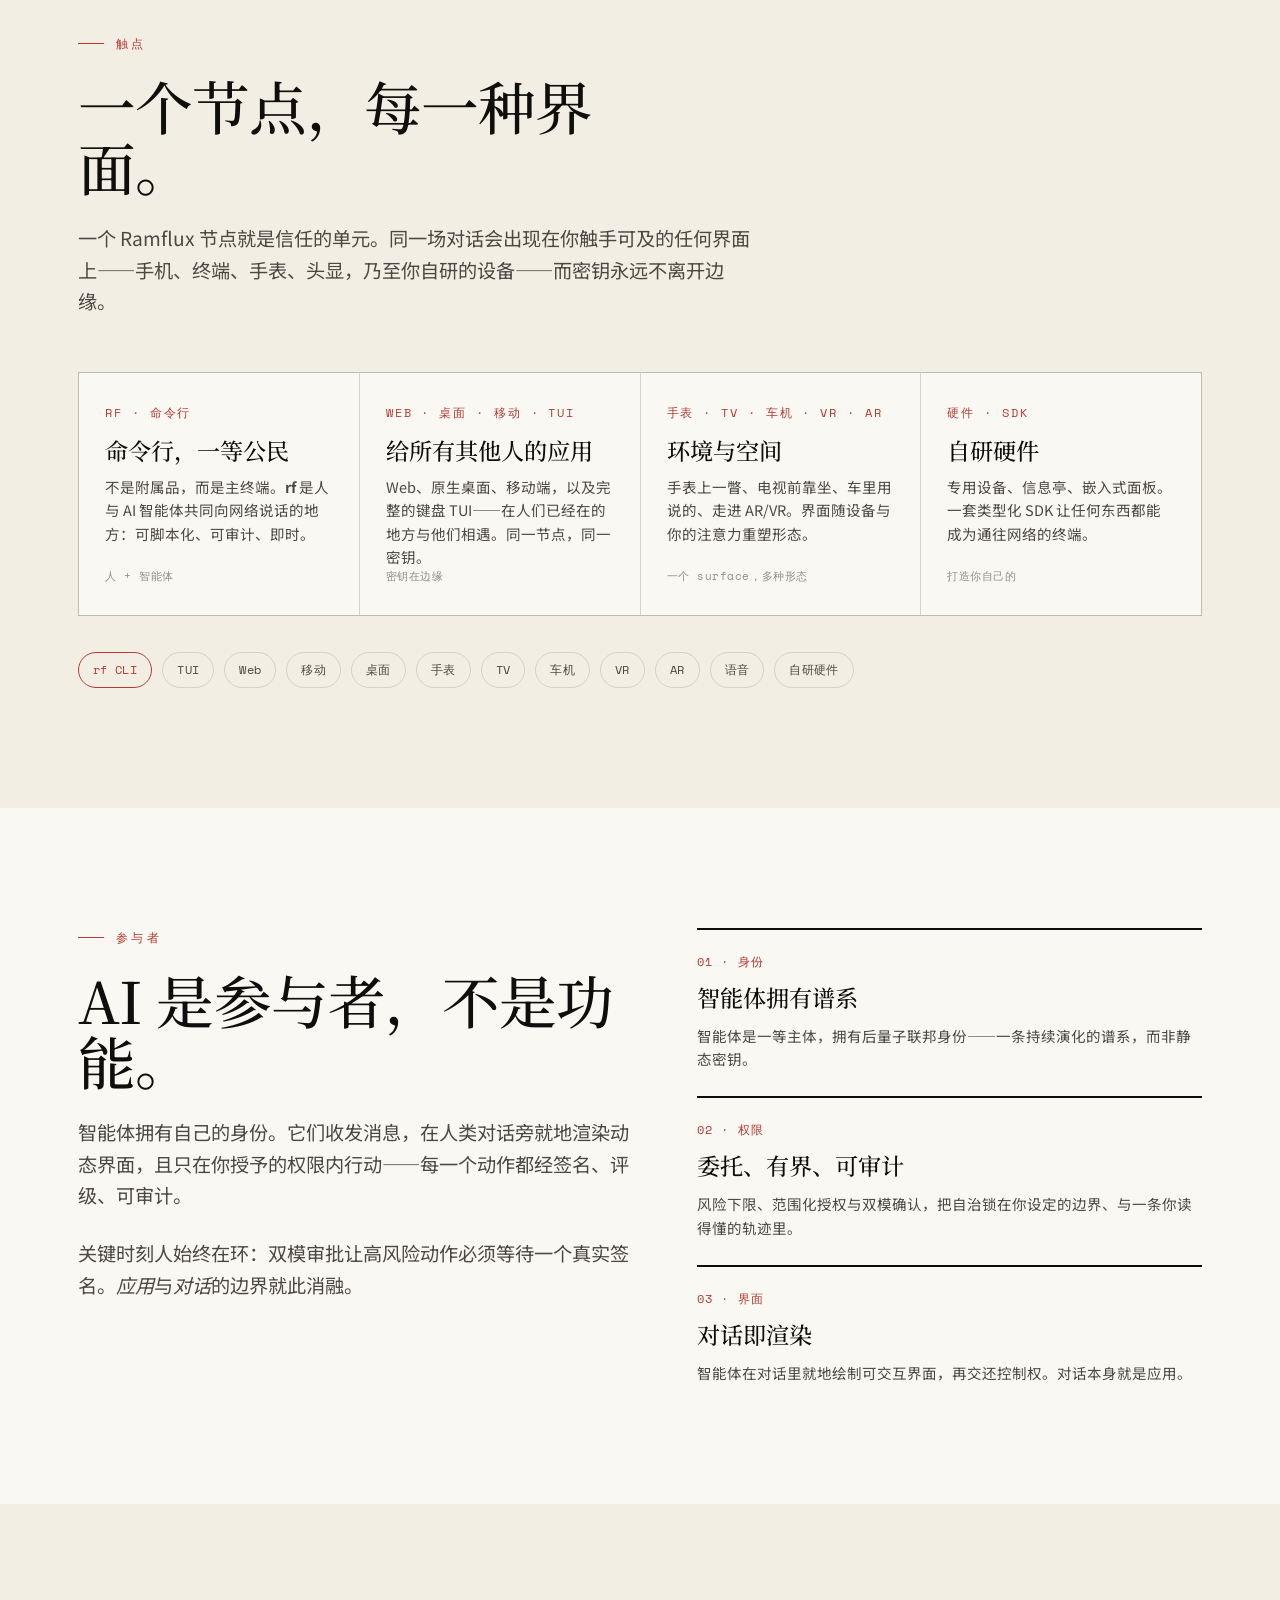
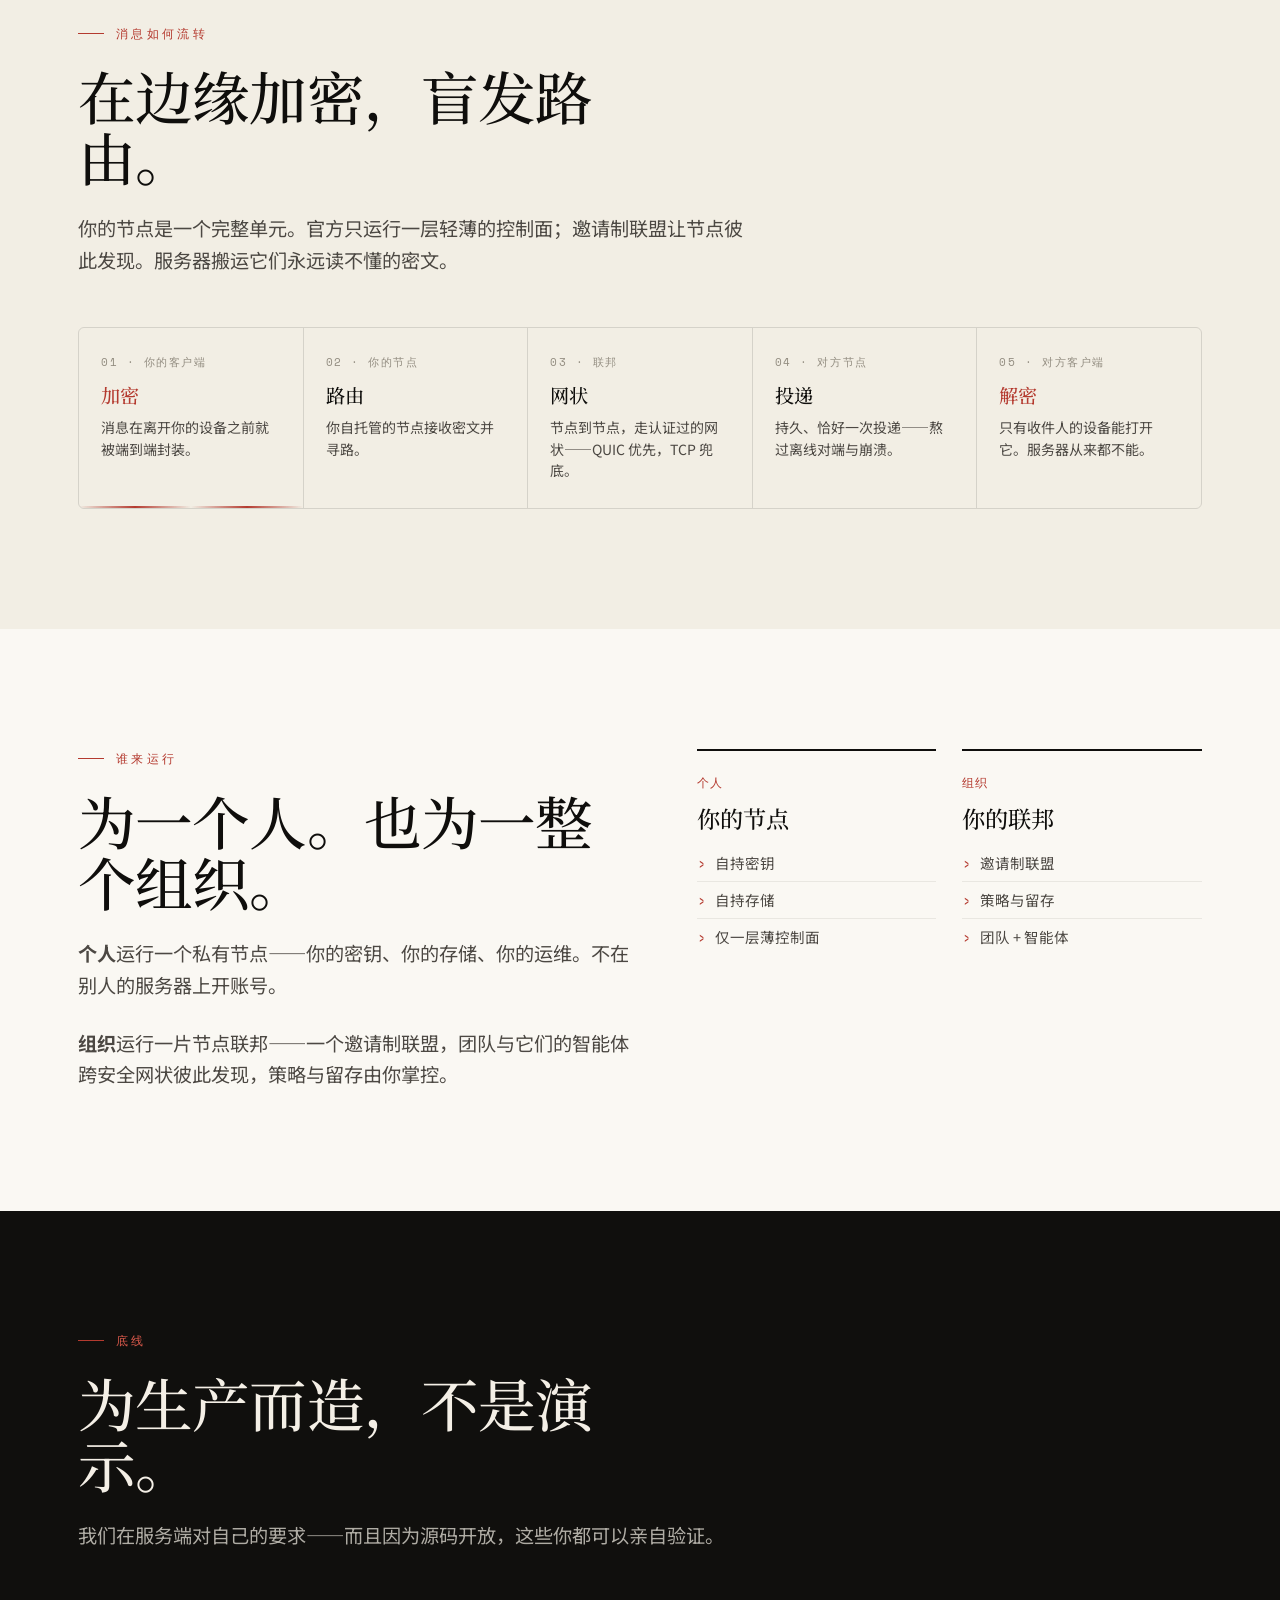
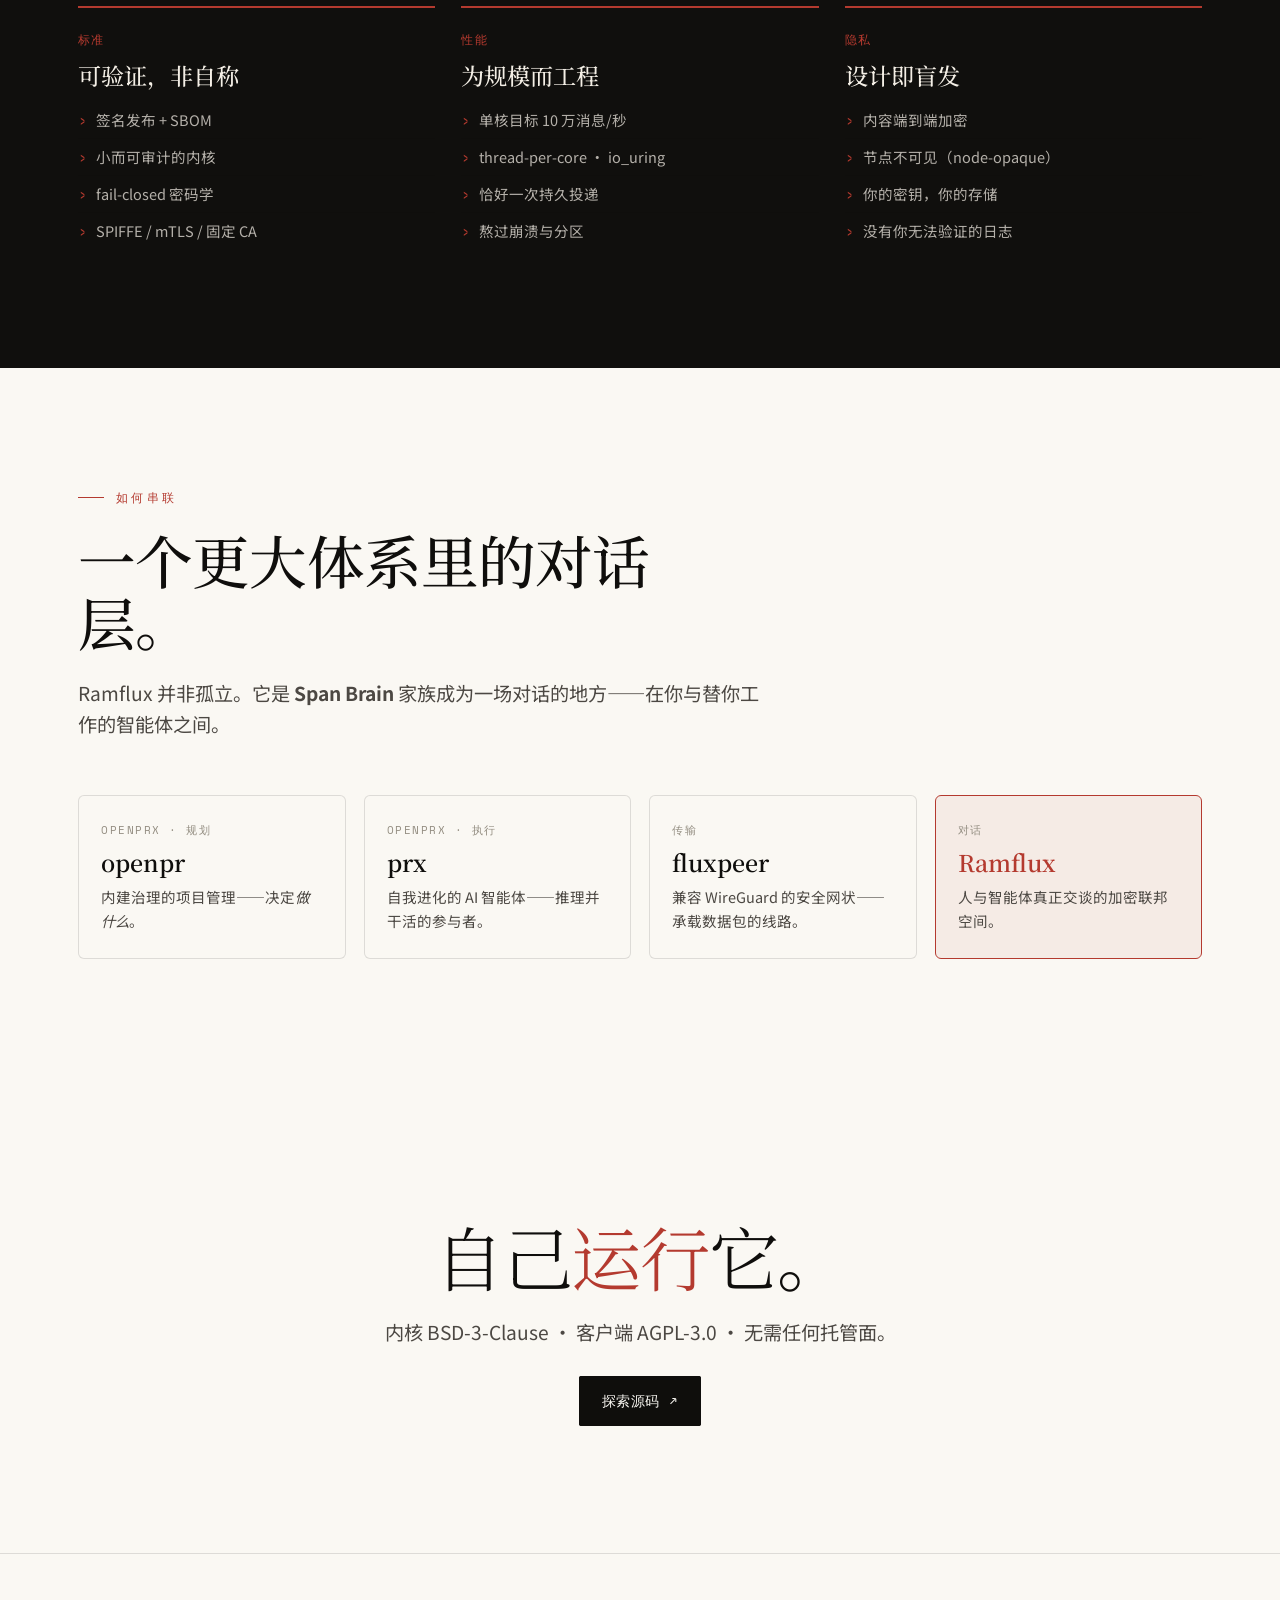
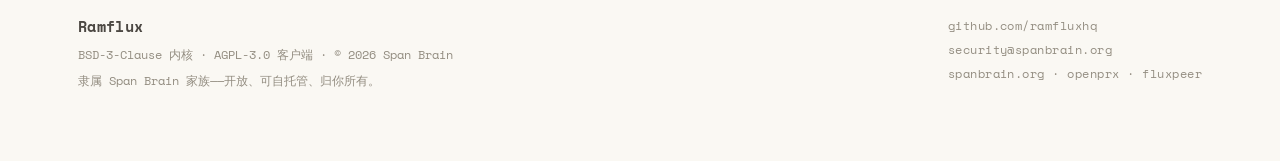
==== commit e19b9e12: "Attribute copyright to Span Brain" ====
--- a/zh.html
+++ b/zh.html
@@ -177,7 +177,7 @@
 <footer><div class="wrap">
   <div>
     <div class="brand" style="font-size:15px">Ramflux</div>
-    <div class="lic">BSD-3-Clause 内核 · AGPL-3.0 客户端 · © 2026 Ramflux Authors</div>
+    <div class="lic">BSD-3-Clause 内核 · AGPL-3.0 客户端 · © 2026 Span Brain</div>
     <div class="lic">隶属 Span Brain 家族——开放、可自托管、归你所有。</div>
   </div>
   <div class="mono">
